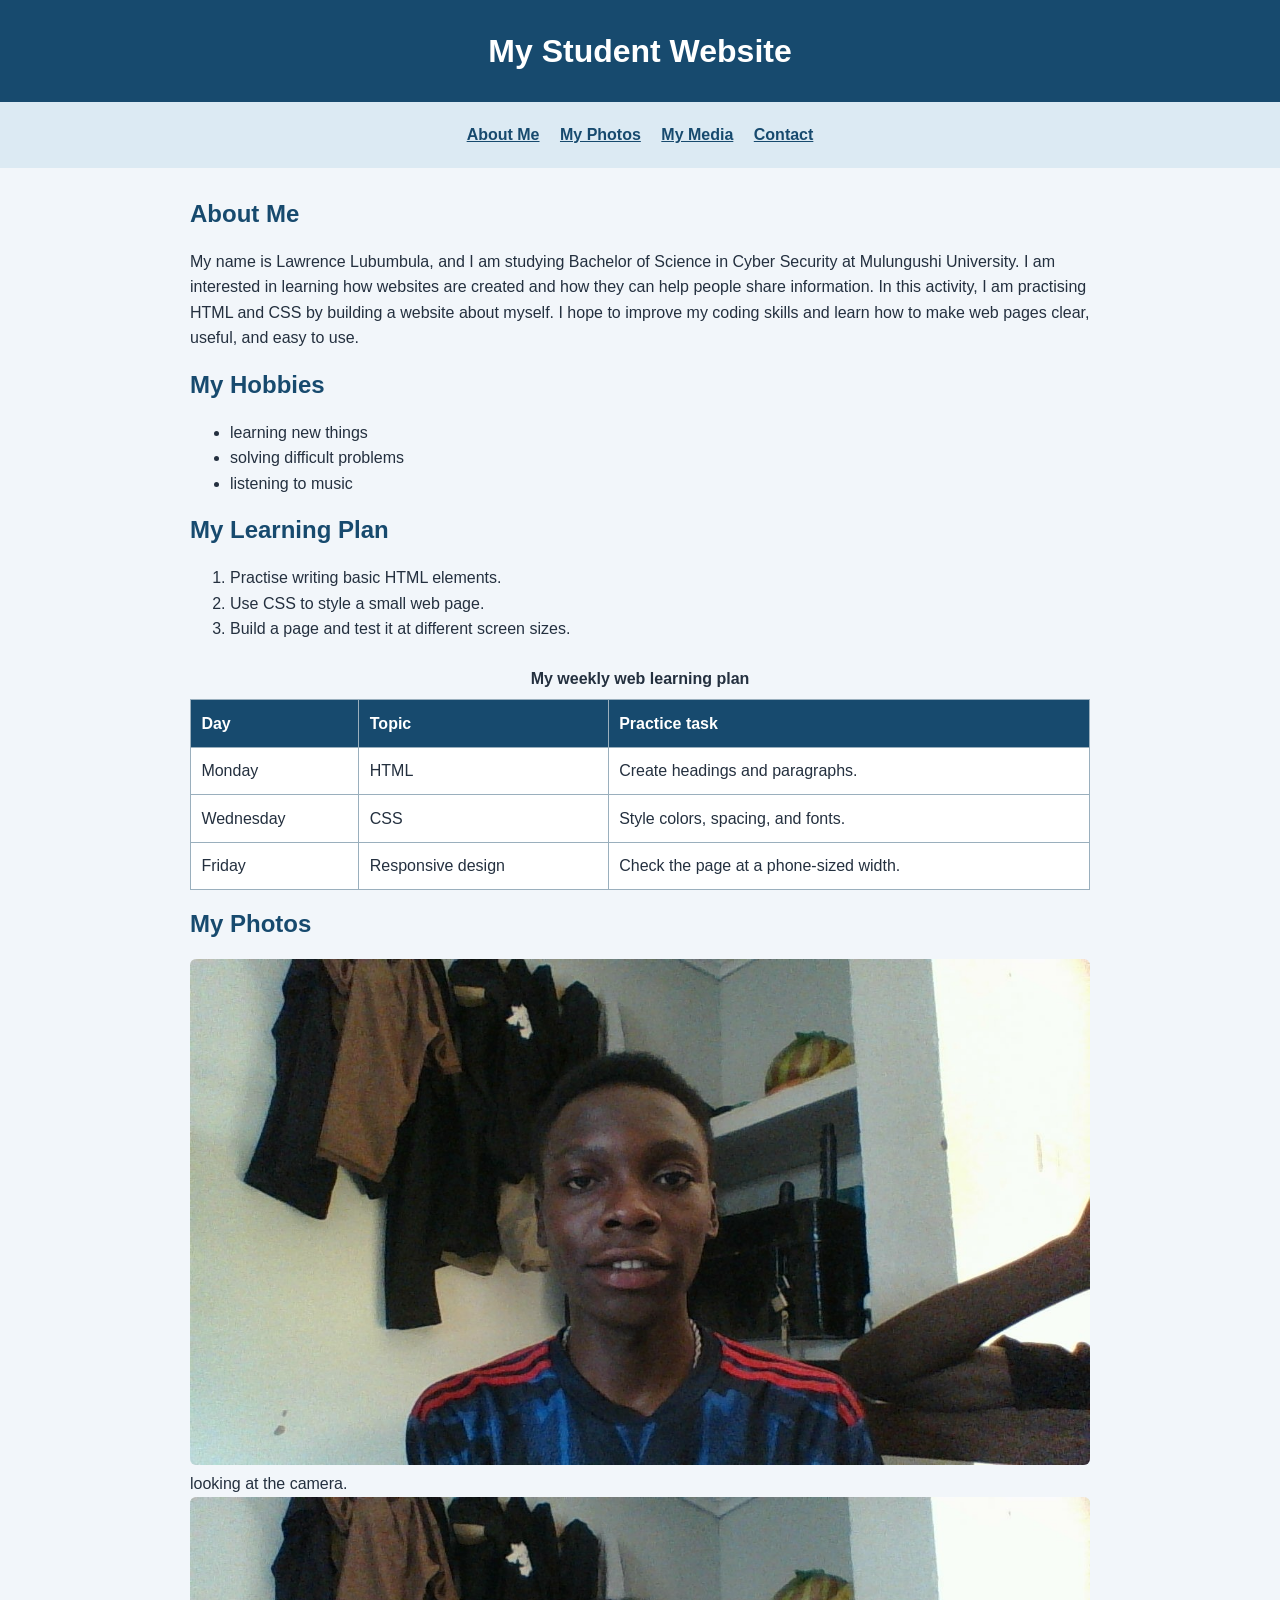
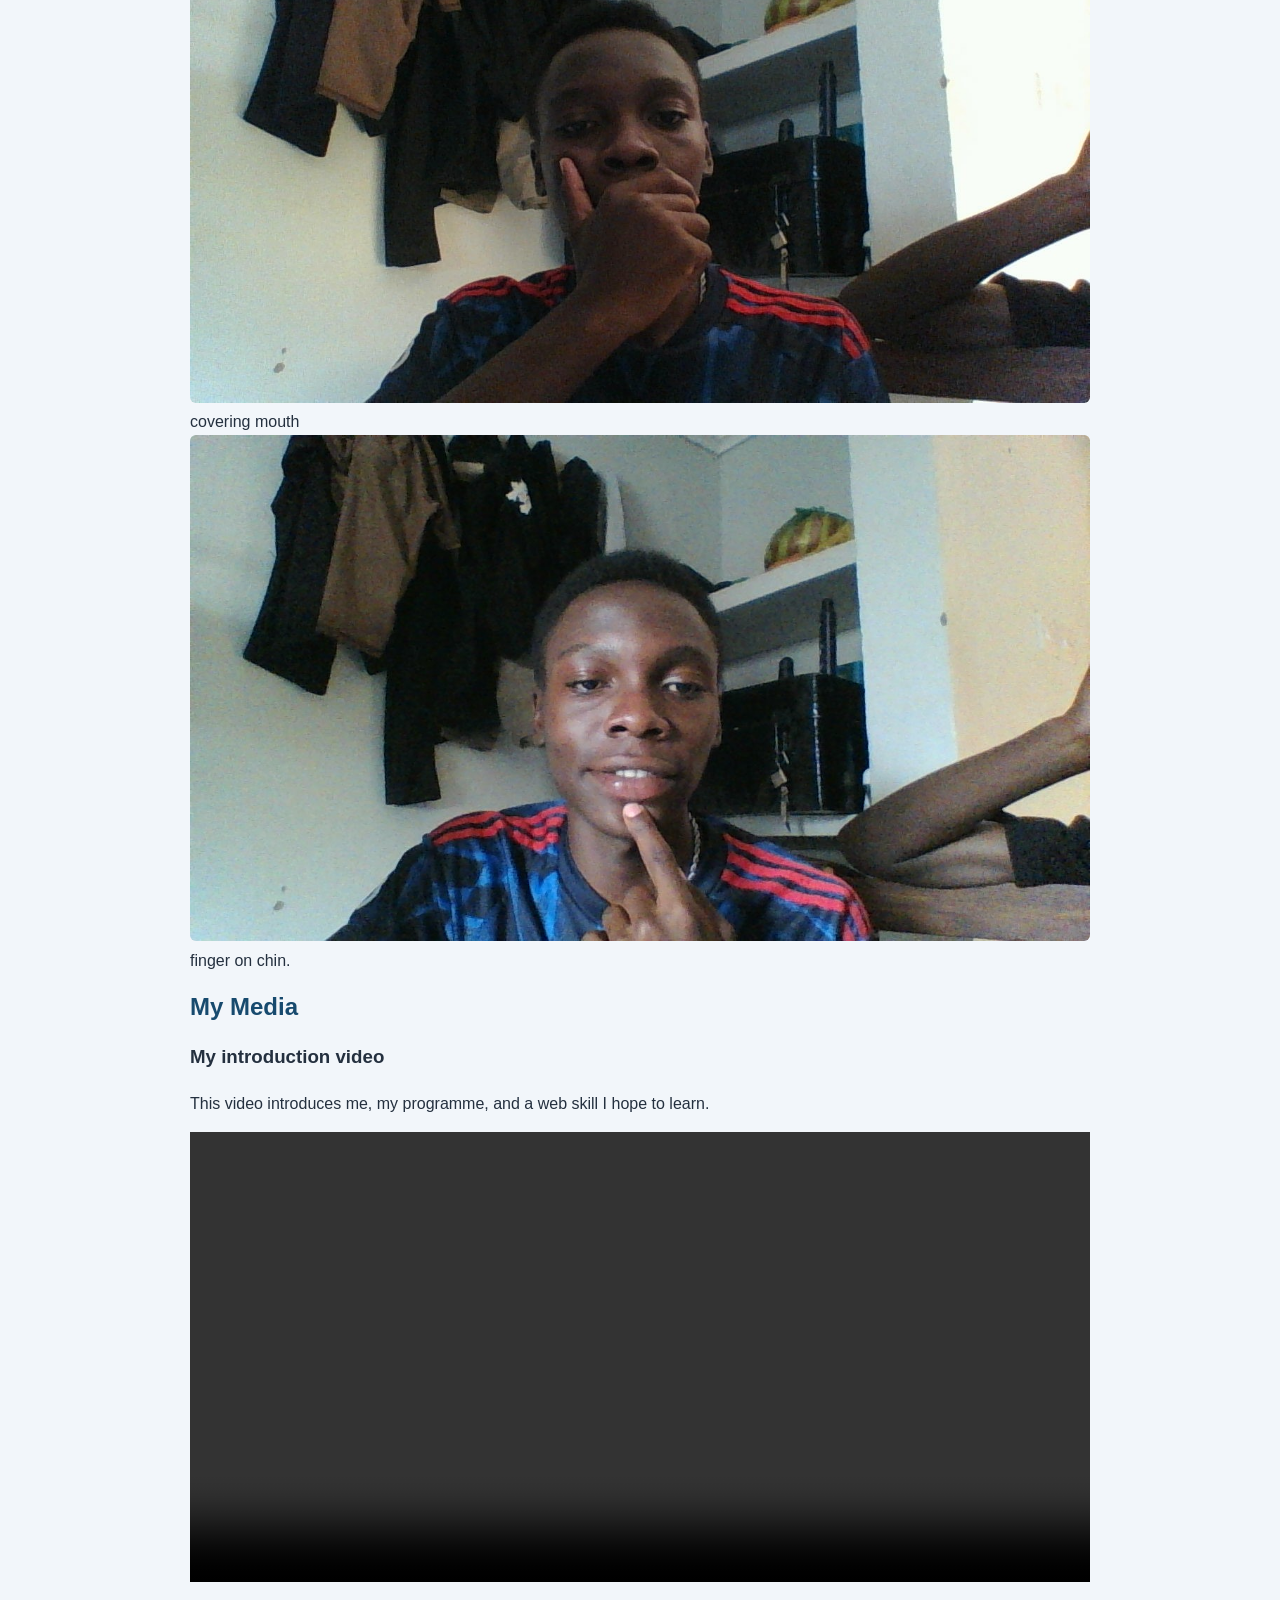
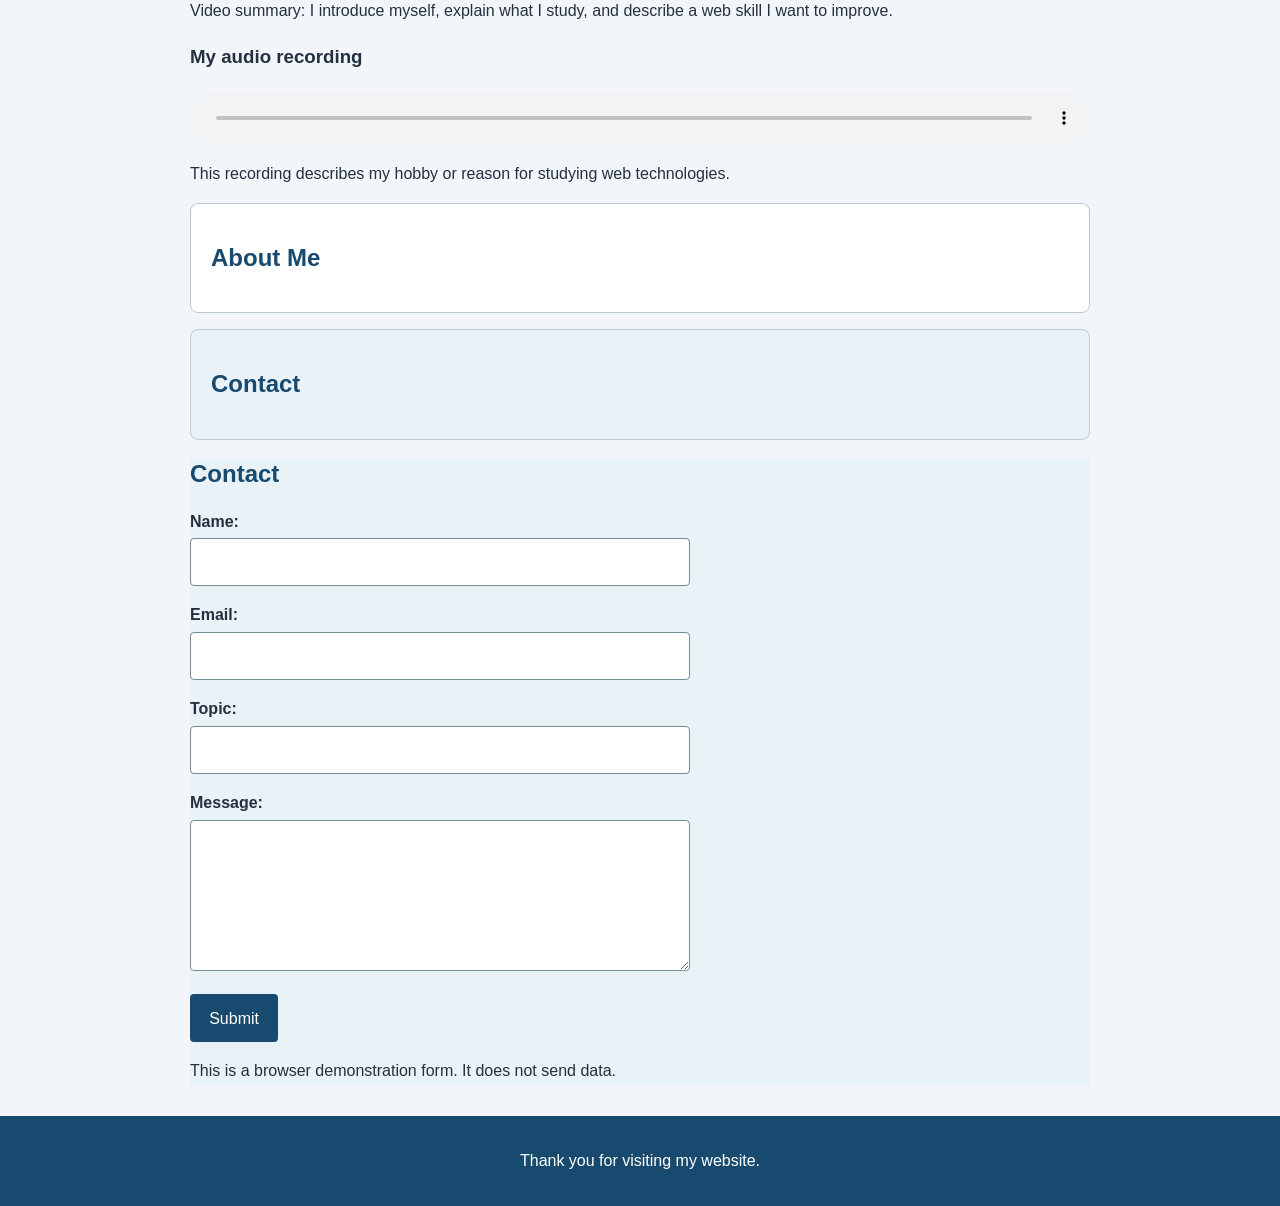
==== index.html @ 5fbb6a5d "Add Activity 2 website" ====
<!DOCTYPE html>
<html lang="en">
<head>
    <link rel="stylesheet" href="css/styles.css">
    <meta charset="UTF-8">
    <meta name="viewport" content="width=device-width, initial-scale=1.0">
    <title>My First Web Page</title>
</head>

<body>
  <header>
    <h1>My Student Website</h1>
  </header>

  <nav>
    <a href="#about">About Me</a>
    <a href="#photos">My Photos</a>
    <a href="#media">My Media</a>
    <a href="#contact">Contact</a>
  </nav>

  <main>
    <section id="about">
      <h2>About Me</h2>
        <p>
  My name is Lawrence Lubumbula, and I am studying Bachelor of Science in Cyber Security at Mulungushi
  University. I am interested in learning how websites are created and how
  they can help people share information. In this activity, I am practising
  HTML and CSS by building a website about myself. I hope to improve my
  coding skills and learn how to make web pages clear, useful, and easy to use.
</p>
    </section>

    <section id="hobbies">
      <h2>My Hobbies</h2>
      <ul>
  <li>learning new things</li>
  <li>solving difficult problems</li>
  <li>listening to music</li>
</ul>
    </section>

    <section id="learning-plan">
      <h2>My Learning Plan</h2>
       <ol>
  <li>Practise writing basic HTML elements.</li>
  <li>Use CSS to style a small web page.</li>
  <li>Build a page and test it at different screen sizes.</li>
</ol>

<table>
  <caption>My weekly web learning plan</caption>
  <thead>
    <tr>
      <th>Day</th>
      <th>Topic</th>
      <th>Practice task</th>
    </tr>
  </thead>
  <tbody>
    <tr>
      <td>Monday</td>
      <td>HTML</td>
      <td>Create headings and paragraphs.</td>
    </tr>
    <tr>
      <td>Wednesday</td>
      <td>CSS</td>
      <td>Style colors, spacing, and fonts.</td>
    </tr>
    <tr>
      <td>Friday</td>
      <td>Responsive design</td>
      <td>Check the page at a phone-sized width.</td>
    </tr>
  </tbody>
</table>
    </section>

    <section id="photos">
      <h2>My Photos</h2>
      <figure>
  <img src="images/photo1.jpg.jpg" alt="Describe what is shown in the first photo">
  <figcaption>looking at the camera.</figcaption>
</figure>

<figure>
  <img src="images/photo2.jpg.jpg" alt="Describe what is shown in the second photo">
  <figcaption>covering mouth</figcaption>
</figure>

<figure>
  <img src="images/photo3.jpg.jpg" alt="Describe what is shown in the third photo">
  <figcaption>finger on chin.</figcaption>
</figure>
    </section>

    <section id="media">
      <h2>My Media</h2>
      <h3>My introduction video</h3>
<p>This video introduces me, my programme, and a web skill I hope to learn.</p>
<video controls>
  <source src="videos/intro.mp4.mp4" type="video/mp4">
  Your browser does not support video playback.
</video>
<p>
  Video summary: I introduce myself, explain what I study, and describe a web
  skill I want to improve.
</p>

<h3>My audio recording</h3>
<audio controls>
  <source src="videos/audio.m4a" type="audio/mpeg">
  Your browser does not support audio playback.
</audio>
<p>This recording describes my hobby or reason for studying web technologies.</p>
<section id="about" class="content-section">
  <h2>About Me</h2>
  <!-- About Me content -->
</section>

<section id="contact" class="content-section">
  <h2>Contact</h2>
  <!-- Contact form -->
</section>
    </section>

    <section id="contact">
      <h2>Contact</h2>
      <form action="#" method="get">
  <p>
    <label for="name">Name:</label>
    <input type="text" id="name" name="name" required>
  </p>

  <p>
    <label for="email">Email:</label>
    <input type="email" id="email" name="email" required>
  </p>

  <p>
    <label for="topic">Topic:</label>
    <input type="text" id="topic" name="topic">
  </p>

  <p>
    <label for="message">Message:</label>
    <textarea id="message" name="message" rows="5" required></textarea>
  </p>

  <button type="submit">Submit</button>
</form>

<p>This is a browser demonstration form. It does not send data.</p>
    </section>
  </main>

  <footer>
    <p>Thank you for visiting my website.</p>
  </footer>
</body>
</html>
---- css/styles.css ----
/* Basic page style */
body {
  margin: 0;
  font-family: Arial, sans-serif;
  font-size: 16px;
  line-height: 1.6;
  color: #24303f;
  background-color: #f2f6fa;
}

/* Header and page title */
header {
  padding: 2rem 1rem;
  text-align: center;
  color: white;
  background-color: #174a6e;
}

h1,
h2 {
  line-height: 1.2;
}

h1 {
  margin: 0;
}

/* Navigation */
nav {
  padding: 1rem;
  text-align: center;
  background-color: #dceaf3;
}

nav a {
  display: inline-block;
  margin: 0.25rem 0.5rem;
  color: #174a6e;
  font-weight: bold;
}

/* Link hover and keyboard focus */
a:hover,
a:focus {
  color: #a33b20;
  text-decoration: underline;
}

/* Main content */
main {
  width: min(900px, 92%);
  margin: 2rem auto;
}

/* Repeated section style: class selector */
.content-section {
  margin: 1rem 0;
  padding: 1.25rem;
  border: 1px solid #b8cbd8;
  border-radius: 8px;
  background-color: white;
}

/* Unique style: ID selector */
#contact {
  background-color: #e8f2f7;
}

/* Section headings */
h2 {
  color: #174a6e;
}

/* Photo gallery */
.gallery {
  display: grid;
  grid-template-columns: repeat(auto-fit, minmax(180px, 1fr));
  gap: 1rem;
}

figure {
  margin: 0;
}

img,
video {
  max-width: 100%;
  height: auto;
}

img {
  display: block;
  border-radius: 6px;
}

figcaption {
  margin-top: 0.4rem;
}

/* Media players */
audio,
video {
  display: block;
  width: 100%;
  margin: 0.75rem 0;
}

/* Learning-plan table */
table {
  width: 100%;
  border-collapse: collapse;
  background-color: white;
}

caption {
  padding: 0.5rem;
  font-weight: bold;
}

th,
td {
  padding: 0.65rem;
  border: 1px solid #9aafbd;
  text-align: left;
}

th {
  color: white;
  background-color: #174a6e;
}

/* Contact form */
label {
  display: block;
  margin-bottom: 0.25rem;
  font-weight: bold;
}

input,
textarea {
  box-sizing: border-box;
  width: 100%;
  max-width: 500px;
  padding: 0.65rem;
  border: 1px solid #788c99;
  border-radius: 4px;
  font: inherit;
}

button {
  padding: 0.7rem 1.2rem;
  border: 0;
  border-radius: 4px;
  color: white;
  background-color: #174a6e;
  font: inherit;
  cursor: pointer;
}

button:hover,
button:focus {
  background-color: #a33b20;
}

/* Footer */
footer {
  padding: 1rem;
  text-align: center;
  color: white;
  background-color: #174a6e;
}

/* Small screens */
@media (max-width: 600px) {
  main {
    width: 94%;
    margin: 1rem auto;
  }

  .content-section {
    padding: 1rem;
  }

  nav a {
    margin: 0.35rem;
  }

  table {
    font-size: 0.9rem;
  }
}
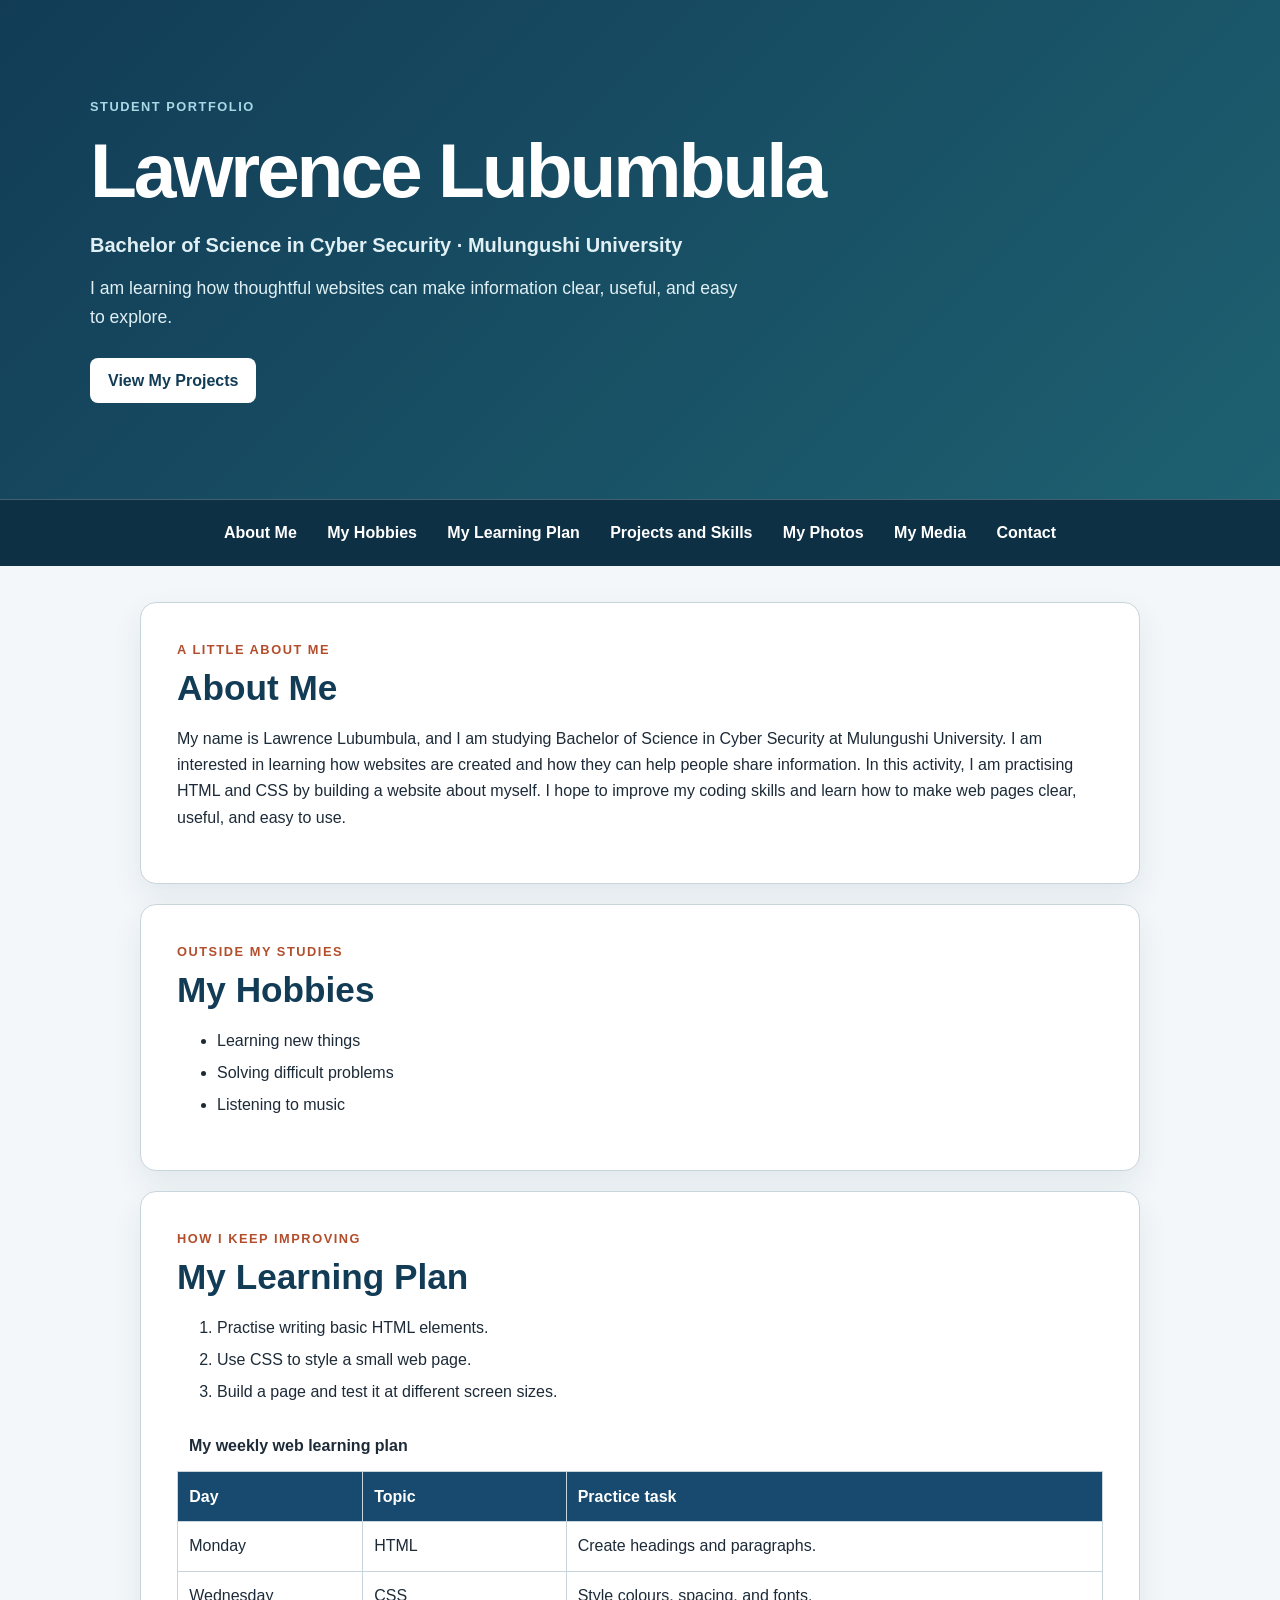
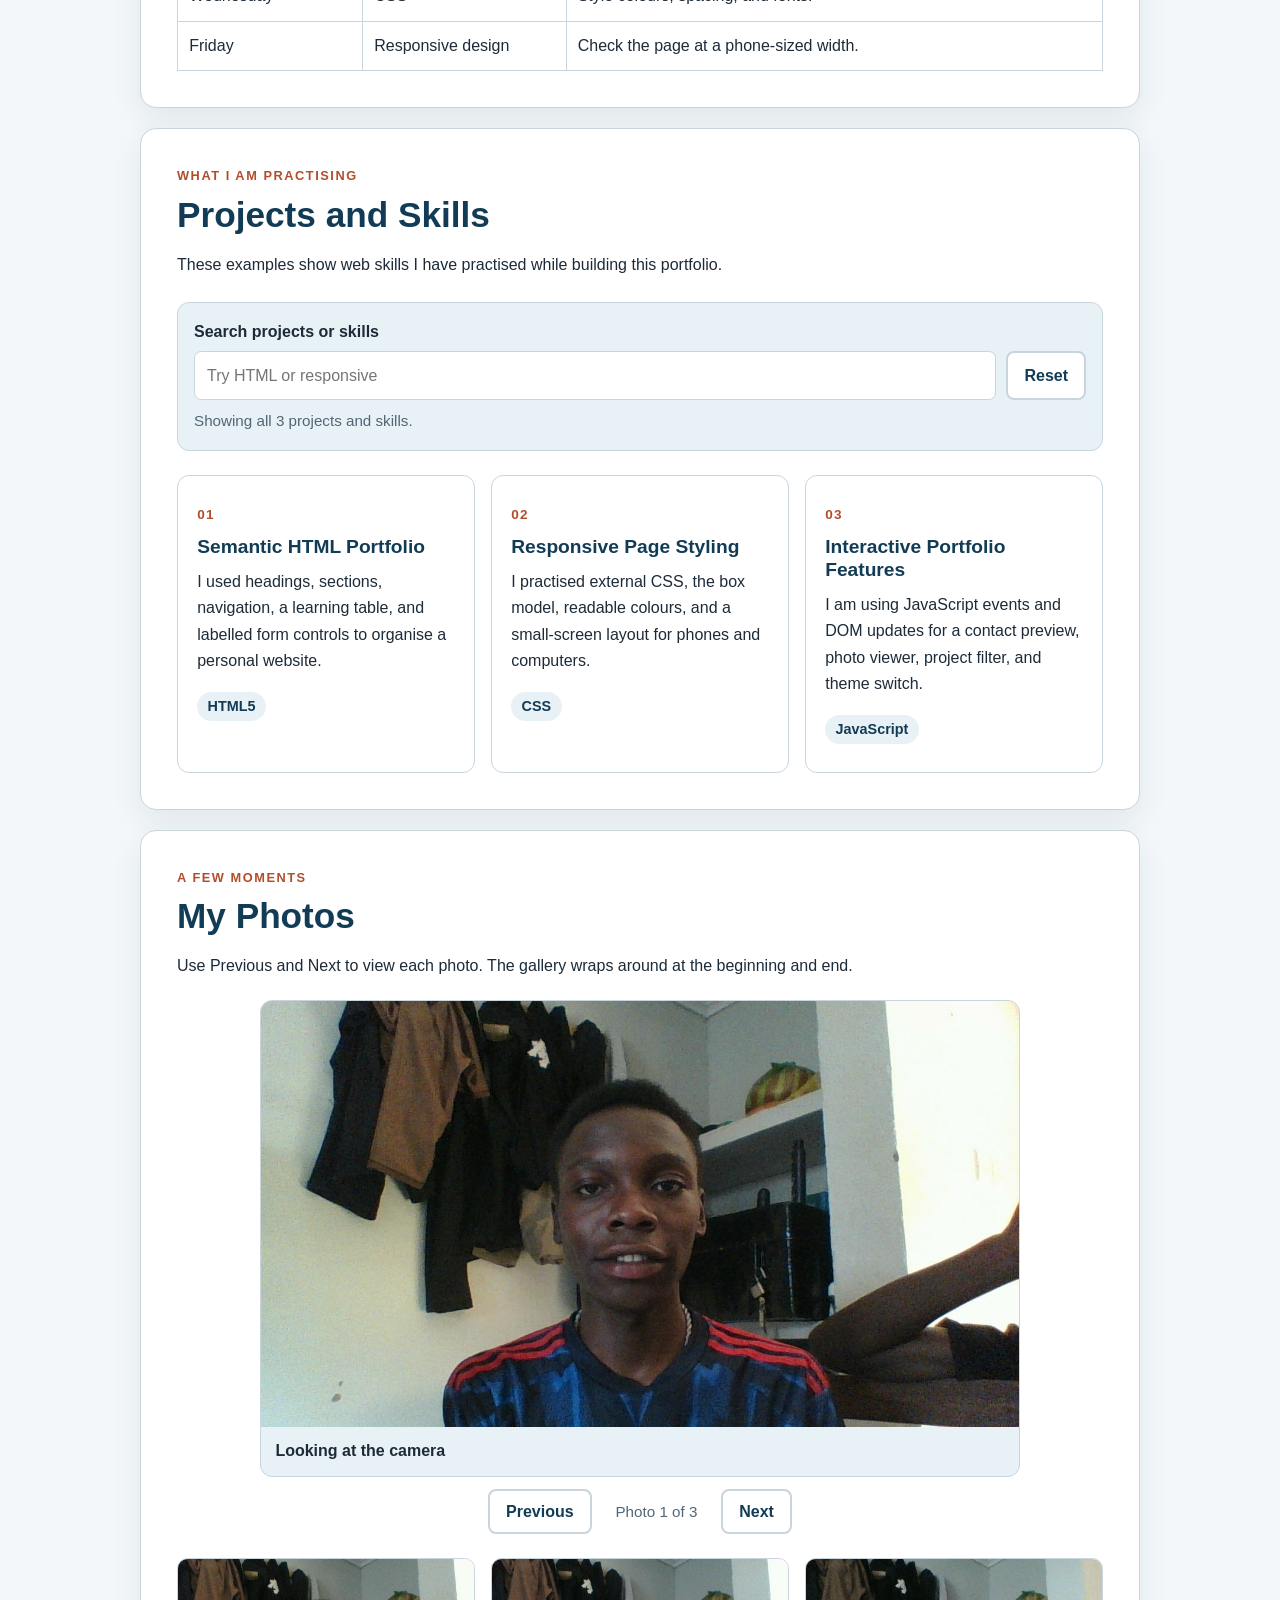
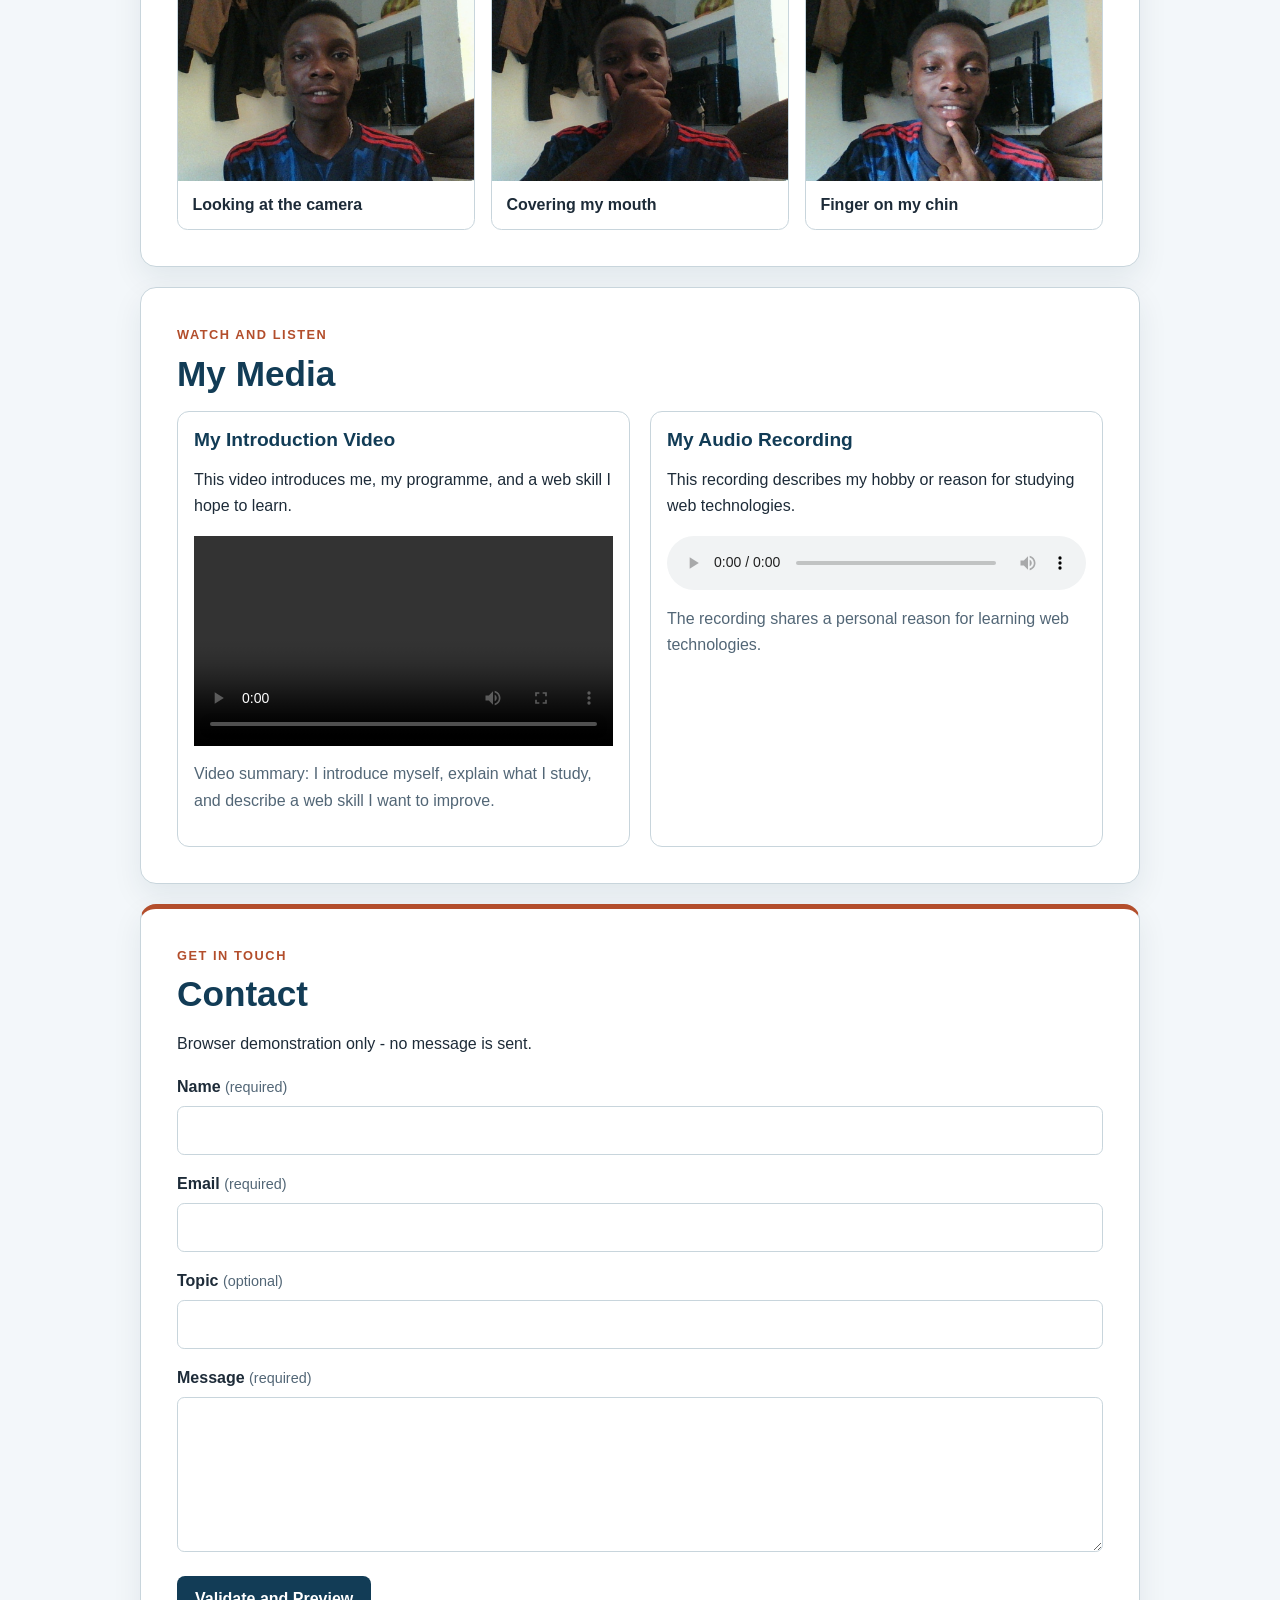
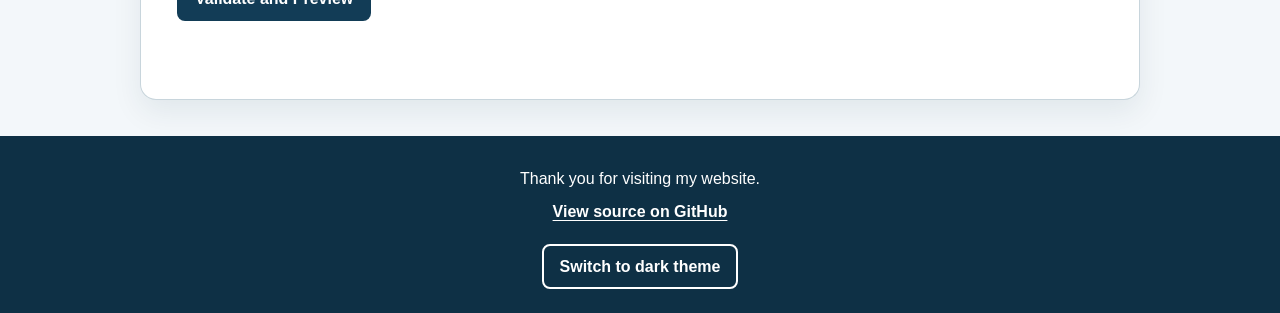
==== commit f300a8c7: "Complete ICT251 Activity 3 portfolio" ====
--- a/index.html
+++ b/index.html
@@ -1,162 +1,233 @@
 <!DOCTYPE html>
 <html lang="en">
 <head>
-    <link rel="stylesheet" href="css/styles.css">
-    <meta charset="UTF-8">
-    <meta name="viewport" content="width=device-width, initial-scale=1.0">
-    <title>My First Web Page</title>
+  <meta charset="UTF-8">
+  <meta name="viewport" content="width=device-width, initial-scale=1.0">
+  <meta name="description" content="Lawrence Lubumbula's student portfolio for Cyber Security and Web Technologies.">
+  <title>Lawrence Lubumbula | Student Portfolio</title>
+  <link rel="stylesheet" href="css/styles.css">
+  <script src="js/script.js" defer></script>
 </head>
-
 <body>
-  <header>
-    <h1>My Student Website</h1>
+  <header class="site-header" id="home">
+    <div class="hero">
+      <p class="eyebrow">Student portfolio</p>
+      <h1>Lawrence Lubumbula</h1>
+      <p class="hero-programme">Bachelor of Science in Cyber Security · Mulungushi University</p>
+      <p class="hero-intro">I am learning how thoughtful websites can make information clear, useful, and easy to explore.</p>
+      <a class="button-link" href="#projects">View My Projects</a>
+    </div>
+
+    <nav class="site-nav" aria-label="Main navigation">
+      <a href="#about">About Me</a>
+      <a href="#hobbies">My Hobbies</a>
+      <a href="#learning-plan">My Learning Plan</a>
+      <a href="#projects">Projects and Skills</a>
+      <a href="#photos">My Photos</a>
+      <a href="#media">My Media</a>
+      <a href="#contact">Contact</a>
+    </nav>
   </header>
 
-  <nav>
-    <a href="#about">About Me</a>
-    <a href="#photos">My Photos</a>
-    <a href="#media">My Media</a>
-    <a href="#contact">Contact</a>
-  </nav>
-
   <main>
-    <section id="about">
+    <section id="about" class="content-section">
+      <p class="section-kicker">A little about me</p>
       <h2>About Me</h2>
-        <p>
-  My name is Lawrence Lubumbula, and I am studying Bachelor of Science in Cyber Security at Mulungushi
-  University. I am interested in learning how websites are created and how
-  they can help people share information. In this activity, I am practising
-  HTML and CSS by building a website about myself. I hope to improve my
-  coding skills and learn how to make web pages clear, useful, and easy to use.
-</p>
-    </section>
-
-    <section id="hobbies">
+      <p>
+        My name is Lawrence Lubumbula, and I am studying Bachelor of Science in Cyber Security at Mulungushi
+        University. I am interested in learning how websites are created and how they can help people share
+        information. In this activity, I am practising HTML and CSS by building a website about myself. I hope
+        to improve my coding skills and learn how to make web pages clear, useful, and easy to use.
+      </p>
+    </section>
+
+    <section id="hobbies" class="content-section">
+      <p class="section-kicker">Outside my studies</p>
       <h2>My Hobbies</h2>
-      <ul>
-  <li>learning new things</li>
-  <li>solving difficult problems</li>
-  <li>listening to music</li>
-</ul>
-    </section>
-
-    <section id="learning-plan">
+      <ul class="hobby-list">
+        <li>Learning new things</li>
+        <li>Solving difficult problems</li>
+        <li>Listening to music</li>
+      </ul>
+    </section>
+
+    <section id="learning-plan" class="content-section">
+      <p class="section-kicker">How I keep improving</p>
       <h2>My Learning Plan</h2>
-       <ol>
-  <li>Practise writing basic HTML elements.</li>
-  <li>Use CSS to style a small web page.</li>
-  <li>Build a page and test it at different screen sizes.</li>
-</ol>
-
-<table>
-  <caption>My weekly web learning plan</caption>
-  <thead>
-    <tr>
-      <th>Day</th>
-      <th>Topic</th>
-      <th>Practice task</th>
-    </tr>
-  </thead>
-  <tbody>
-    <tr>
-      <td>Monday</td>
-      <td>HTML</td>
-      <td>Create headings and paragraphs.</td>
-    </tr>
-    <tr>
-      <td>Wednesday</td>
-      <td>CSS</td>
-      <td>Style colors, spacing, and fonts.</td>
-    </tr>
-    <tr>
-      <td>Friday</td>
-      <td>Responsive design</td>
-      <td>Check the page at a phone-sized width.</td>
-    </tr>
-  </tbody>
-</table>
-    </section>
-
-    <section id="photos">
+      <ol>
+        <li>Practise writing basic HTML elements.</li>
+        <li>Use CSS to style a small web page.</li>
+        <li>Build a page and test it at different screen sizes.</li>
+      </ol>
+
+      <div class="table-wrap">
+        <table>
+          <caption>My weekly web learning plan</caption>
+          <thead>
+            <tr>
+              <th scope="col">Day</th>
+              <th scope="col">Topic</th>
+              <th scope="col">Practice task</th>
+            </tr>
+          </thead>
+          <tbody>
+            <tr>
+              <td>Monday</td>
+              <td>HTML</td>
+              <td>Create headings and paragraphs.</td>
+            </tr>
+            <tr>
+              <td>Wednesday</td>
+              <td>CSS</td>
+              <td>Style colours, spacing, and fonts.</td>
+            </tr>
+            <tr>
+              <td>Friday</td>
+              <td>Responsive design</td>
+              <td>Check the page at a phone-sized width.</td>
+            </tr>
+          </tbody>
+        </table>
+      </div>
+    </section>
+
+    <section id="projects" class="content-section">
+      <p class="section-kicker">What I am practising</p>
+      <h2>Projects and Skills</h2>
+      <p>These examples show web skills I have practised while building this portfolio.</p>
+
+      <div class="filter-controls">
+        <label for="project-search">Search projects or skills</label>
+        <div class="filter-row">
+          <input id="project-search" type="search" placeholder="Try HTML or responsive">
+          <button id="reset-filter" class="button button-secondary" type="button">Reset</button>
+        </div>
+        <p id="filter-status" class="status-message" role="status" aria-live="polite">Showing all 3 projects and skills.</p>
+      </div>
+
+      <div id="project-list" class="project-grid">
+        <article class="project-card" data-search="semantic html portfolio structure">
+          <p class="card-number">01</p>
+          <h3>Semantic HTML Portfolio</h3>
+          <p>I used headings, sections, navigation, a learning table, and labelled form controls to organise a personal website.</p>
+          <p class="skill-tag">HTML5</p>
+        </article>
+        <article class="project-card" data-search="responsive css layout box model">
+          <p class="card-number">02</p>
+          <h3>Responsive Page Styling</h3>
+          <p>I practised external CSS, the box model, readable colours, and a small-screen layout for phones and computers.</p>
+          <p class="skill-tag">CSS</p>
+        </article>
+        <article class="project-card" data-search="javascript form validation gallery filter theme">
+          <p class="card-number">03</p>
+          <h3>Interactive Portfolio Features</h3>
+          <p>I am using JavaScript events and DOM updates for a contact preview, photo viewer, project filter, and theme switch.</p>
+          <p class="skill-tag">JavaScript</p>
+        </article>
+      </div>
+    </section>
+
+    <section id="photos" class="content-section">
+      <p class="section-kicker">A few moments</p>
       <h2>My Photos</h2>
-      <figure>
-  <img src="images/photo1.jpg.jpg" alt="Describe what is shown in the first photo">
-  <figcaption>looking at the camera.</figcaption>
-</figure>
-
-<figure>
-  <img src="images/photo2.jpg.jpg" alt="Describe what is shown in the second photo">
-  <figcaption>covering mouth</figcaption>
-</figure>
-
-<figure>
-  <img src="images/photo3.jpg.jpg" alt="Describe what is shown in the third photo">
-  <figcaption>finger on chin.</figcaption>
-</figure>
-    </section>
-
-    <section id="media">
+      <p>Use Previous and Next to view each photo. The gallery wraps around at the beginning and end.</p>
+
+      <figure class="featured-photo">
+        <img id="gallery-image" src="images/photo1.jpg.jpg" alt="Lawrence looking at the camera in a blue and red shirt">
+        <figcaption id="gallery-caption">Looking at the camera</figcaption>
+      </figure>
+      <div class="gallery-controls" aria-label="Photo controls">
+        <button id="previous-photo" class="button button-secondary" type="button">Previous</button>
+        <p id="gallery-status" class="status-message" role="status" aria-live="polite">Photo 1 of 3</p>
+        <button id="next-photo" class="button button-secondary" type="button">Next</button>
+      </div>
+
+      <div class="photo-grid" aria-label="All three captioned photos">
+        <figure class="photo-card">
+          <img src="images/photo1.jpg.jpg" alt="Lawrence looking at the camera in a blue and red shirt">
+          <figcaption>Looking at the camera</figcaption>
+        </figure>
+        <figure class="photo-card">
+          <img src="images/photo2.jpg.jpg" alt="Lawrence covering his mouth with one hand">
+          <figcaption>Covering my mouth</figcaption>
+        </figure>
+        <figure class="photo-card">
+          <img src="images/photo3.jpg.jpg" alt="Lawrence smiling with one finger resting on his chin">
+          <figcaption>Finger on my chin</figcaption>
+        </figure>
+      </div>
+    </section>
+
+    <section id="media" class="content-section">
+      <p class="section-kicker">Watch and listen</p>
       <h2>My Media</h2>
-      <h3>My introduction video</h3>
-<p>This video introduces me, my programme, and a web skill I hope to learn.</p>
-<video controls>
-  <source src="videos/intro.mp4.mp4" type="video/mp4">
-  Your browser does not support video playback.
-</video>
-<p>
-  Video summary: I introduce myself, explain what I study, and describe a web
-  skill I want to improve.
-</p>
-
-<h3>My audio recording</h3>
-<audio controls>
-  <source src="videos/audio.m4a" type="audio/mpeg">
-  Your browser does not support audio playback.
-</audio>
-<p>This recording describes my hobby or reason for studying web technologies.</p>
-<section id="about" class="content-section">
-  <h2>About Me</h2>
-  <!-- About Me content -->
-</section>
-
-<section id="contact" class="content-section">
-  <h2>Contact</h2>
-  <!-- Contact form -->
-</section>
-    </section>
-
-    <section id="contact">
+      <div class="media-grid">
+        <article>
+          <h3>My Introduction Video</h3>
+          <p>This video introduces me, my programme, and a web skill I hope to learn.</p>
+          <video controls preload="metadata">
+            <source src="videos/intro.mp4.mp4" type="video/mp4">
+            Your browser does not support video playback.
+          </video>
+          <p class="media-summary">Video summary: I introduce myself, explain what I study, and describe a web skill I want to improve.</p>
+        </article>
+        <article>
+          <h3>My Audio Recording</h3>
+          <p>This recording describes my hobby or reason for studying web technologies.</p>
+          <audio controls preload="metadata">
+            <source src="videos/audio.m4a" type="audio/mp4">
+            Your browser does not support audio playback.
+          </audio>
+          <p class="media-summary">The recording shares a personal reason for learning web technologies.</p>
+        </article>
+      </div>
+    </section>
+
+    <section id="contact" class="content-section">
+      <p class="section-kicker">Get in touch</p>
       <h2>Contact</h2>
-      <form action="#" method="get">
-  <p>
-    <label for="name">Name:</label>
-    <input type="text" id="name" name="name" required>
-  </p>
-
-  <p>
-    <label for="email">Email:</label>
-    <input type="email" id="email" name="email" required>
-  </p>
-
-  <p>
-    <label for="topic">Topic:</label>
-    <input type="text" id="topic" name="topic">
-  </p>
-
-  <p>
-    <label for="message">Message:</label>
-    <textarea id="message" name="message" rows="5" required></textarea>
-  </p>
-
-  <button type="submit">Submit</button>
-</form>
-
-<p>This is a browser demonstration form. It does not send data.</p>
+      <p id="form-note">Browser demonstration only - no message is sent.</p>
+      <form id="contact-form" novalidate>
+        <div class="form-field">
+          <label for="name">Name <span>(required)</span></label>
+          <input type="text" id="name" name="name" autocomplete="name" required>
+        </div>
+        <div class="form-field">
+          <label for="email">Email <span>(required)</span></label>
+          <input type="email" id="email" name="email" autocomplete="email" required>
+        </div>
+        <div class="form-field">
+          <label for="topic">Topic <span>(optional)</span></label>
+          <input type="text" id="topic" name="topic">
+        </div>
+        <div class="form-field">
+          <label for="message">Message <span>(required)</span></label>
+          <textarea id="message" name="message" rows="5" required></textarea>
+        </div>
+        <button class="button" type="submit">Validate and Preview</button>
+      </form>
+      <p id="form-feedback" class="form-feedback" role="status" aria-live="polite"></p>
+      <div id="form-preview" class="form-preview" hidden>
+        <h3>Validated message preview</h3>
+        <p>Your information was validated in this browser. No message was sent.</p>
+        <dl>
+          <dt>Name</dt>
+          <dd id="preview-name"></dd>
+          <dt>Email</dt>
+          <dd id="preview-email"></dd>
+          <dt>Topic</dt>
+          <dd id="preview-topic"></dd>
+          <dt>Message</dt>
+          <dd id="preview-message"></dd>
+        </dl>
+      </div>
     </section>
   </main>
 
-  <footer>
+  <footer class="site-footer">
     <p>Thank you for visiting my website.</p>
+    <p><a href="https://github.com/lubumbulalawrence0723-cpu/myweb">View source on GitHub</a></p>
+    <button id="theme-toggle" class="button button-light" type="button" aria-pressed="false">Switch to dark theme</button>
   </footer>
 </body>
-</html>+</html>
--- a/css/styles.css
+++ b/css/styles.css
@@ -1,191 +1,592 @@
-/* Basic page style */
+:root {
+  color-scheme: light;
+  --page: #f3f7fa;
+  --surface: #ffffff;
+  --surface-soft: #e8f1f5;
+  --text: #1d2b38;
+  --muted: #526676;
+  --brand: #123c56;
+  --brand-hover: #1c5873;
+  --accent: #b34e2c;
+  --border: #c8d5dc;
+  --focus: #f2a33a;
+  --shadow: 0 12px 30px rgb(16 47 67 / 8%);
+}
+
+* {
+  box-sizing: border-box;
+}
+
+html {
+  scroll-behavior: smooth;
+}
+
 body {
   margin: 0;
-  font-family: Arial, sans-serif;
-  font-size: 16px;
-  line-height: 1.6;
-  color: #24303f;
-  background-color: #f2f6fa;
-}
-
-/* Header and page title */
-header {
-  padding: 2rem 1rem;
+  color: var(--text);
+  background: var(--page);
+  font-family: Arial, Helvetica, sans-serif;
+  font-size: 1rem;
+  line-height: 1.65;
+}
+
+body.dark-theme {
+  color-scheme: dark;
+  --page: #111b24;
+  --surface: #1c2a35;
+  --surface-soft: #263946;
+  --text: #edf4f7;
+  --muted: #c2d0d8;
+  --brand: #86c7e1;
+  --brand-hover: #b0e2f3;
+  --accent: #ffb28f;
+  --border: #48606e;
+  --focus: #ffd166;
+  --shadow: 0 12px 30px rgb(0 0 0 / 22%);
+}
+
+a {
+  color: var(--brand);
+  text-underline-offset: 0.18em;
+}
+
+a:hover {
+  color: var(--accent);
+}
+
+a:focus-visible,
+button:focus-visible,
+input:focus-visible,
+textarea:focus-visible {
+  outline: 3px solid var(--focus);
+  outline-offset: 3px;
+}
+
+.site-header {
+  color: #ffffff;
+  background: linear-gradient(135deg, #123c56, #1e6272);
+}
+
+.hero {
+  width: min(1100px, 92%);
+  margin: 0 auto;
+  padding: clamp(3rem, 8vw, 6rem) 0;
+}
+
+.eyebrow,
+.section-kicker {
+  margin: 0 0 0.45rem;
+  color: #a9d9e5;
+  font-size: 0.8rem;
+  font-weight: 700;
+  letter-spacing: 0.12em;
+  text-transform: uppercase;
+}
+
+h1,
+h2,
+h3 {
+  line-height: 1.2;
+}
+
+h1 {
+  max-width: 850px;
+  margin: 0;
+  font-size: clamp(2.5rem, 7vw, 4.8rem);
+  letter-spacing: -0.04em;
+}
+
+.hero-programme {
+  margin: 0.8rem 0 0;
+  color: #e0f0f4;
+  font-size: clamp(1rem, 2.5vw, 1.25rem);
+  font-weight: 700;
+}
+
+.hero-intro {
+  max-width: 650px;
+  margin: 0.75rem 0 1.6rem;
+  color: #e0f0f4;
+  font-size: 1.1rem;
+}
+
+.button,
+.button-link {
+  display: inline-flex;
+  min-height: 2.8rem;
+  align-items: center;
+  justify-content: center;
+  padding: 0.65rem 1rem;
+  border: 2px solid transparent;
+  border-radius: 0.5rem;
+  color: #ffffff;
+  background: var(--brand);
+  font: inherit;
+  font-weight: 700;
+  line-height: 1.2;
   text-align: center;
-  color: white;
-  background-color: #174a6e;
-}
-
-h1,
+  text-decoration: none;
+  cursor: pointer;
+}
+
+.button:hover,
+.button:focus-visible {
+  color: #ffffff;
+  background: var(--brand-hover);
+}
+
+.button-link {
+  color: #123c56;
+  background: #ffffff;
+}
+
+.button-link:hover,
+.button-link:focus-visible {
+  color: #123c56;
+  background: #dff2f5;
+}
+
+.button-secondary {
+  color: var(--brand);
+  border-color: var(--border);
+  background: var(--surface);
+}
+
+.button-secondary:hover,
+.button-secondary:focus-visible {
+  color: var(--text);
+  background: var(--surface-soft);
+}
+
+.site-nav {
+  display: flex;
+  flex-wrap: wrap;
+  justify-content: center;
+  gap: 0.2rem 0.6rem;
+  padding: 0.75rem 4%;
+  border-top: 1px solid rgb(255 255 255 / 22%);
+  background: #0e3045;
+}
+
+.site-nav a {
+  display: inline-block;
+  padding: 0.5rem 0.65rem;
+  border-radius: 0.35rem;
+  color: #ffffff;
+  font-weight: 700;
+  text-decoration: none;
+}
+
+.site-nav a:hover,
+.site-nav a:focus-visible {
+  color: #ffffff;
+  background: #24536a;
+}
+
+main {
+  width: min(1000px, 92%);
+  margin: 2.25rem auto;
+}
+
+.content-section {
+  margin: 1.25rem 0;
+  padding: clamp(1.25rem, 4vw, 2.25rem);
+  border: 1px solid var(--border);
+  border-radius: 1rem;
+  background: var(--surface);
+  box-shadow: var(--shadow);
+  scroll-margin-top: 1rem;
+}
+
+.section-kicker {
+  color: var(--accent);
+}
+
 h2 {
-  line-height: 1.2;
-}
-
-h1 {
-  margin: 0;
-}
-
-/* Navigation */
-nav {
-  padding: 1rem;
-  text-align: center;
-  background-color: #dceaf3;
-}
-
-nav a {
-  display: inline-block;
-  margin: 0.25rem 0.5rem;
-  color: #174a6e;
-  font-weight: bold;
-}
-
-/* Link hover and keyboard focus */
-a:hover,
-a:focus {
-  color: #a33b20;
-  text-decoration: underline;
-}
-
-/* Main content */
-main {
-  width: min(900px, 92%);
-  margin: 2rem auto;
-}
-
-/* Repeated section style: class selector */
-.content-section {
-  margin: 1rem 0;
-  padding: 1.25rem;
-  border: 1px solid #b8cbd8;
-  border-radius: 8px;
-  background-color: white;
-}
-
-/* Unique style: ID selector */
-#contact {
-  background-color: #e8f2f7;
-}
-
-/* Section headings */
-h2 {
-  color: #174a6e;
-}
-
-/* Photo gallery */
-.gallery {
-  display: grid;
-  grid-template-columns: repeat(auto-fit, minmax(180px, 1fr));
-  gap: 1rem;
-}
-
-figure {
-  margin: 0;
-}
-
-img,
-video {
-  max-width: 100%;
-  height: auto;
-}
-
-img {
-  display: block;
-  border-radius: 6px;
-}
-
-figcaption {
-  margin-top: 0.4rem;
-}
-
-/* Media players */
-audio,
-video {
-  display: block;
+  margin: 0 0 1rem;
+  color: var(--brand);
+  font-size: clamp(1.65rem, 4vw, 2.2rem);
+}
+
+h3 {
+  margin: 0 0 0.7rem;
+  color: var(--brand);
+  font-size: 1.2rem;
+}
+
+.hobby-list li,
+#learning-plan ol li {
+  margin: 0.35rem 0;
+}
+
+.table-wrap {
   width: 100%;
-  margin: 0.75rem 0;
-}
-
-/* Learning-plan table */
+}
+
 table {
   width: 100%;
   border-collapse: collapse;
-  background-color: white;
+  background: var(--surface);
+  table-layout: fixed;
 }
 
 caption {
-  padding: 0.5rem;
-  font-weight: bold;
+  padding: 0.75rem;
+  color: var(--text);
+  font-weight: 700;
+  text-align: left;
 }
 
 th,
 td {
-  padding: 0.65rem;
-  border: 1px solid #9aafbd;
+  padding: 0.7rem;
+  border: 1px solid var(--border);
+  overflow-wrap: anywhere;
   text-align: left;
+  vertical-align: top;
 }
 
 th {
-  color: white;
-  background-color: #174a6e;
-}
-
-/* Contact form */
-label {
+  color: #ffffff;
+  background: #174a6e;
+}
+
+th:first-child,
+td:first-child {
+  width: 20%;
+}
+
+th:nth-child(2),
+td:nth-child(2) {
+  width: 22%;
+}
+
+.filter-controls {
+  margin: 1.5rem 0;
+  padding: 1rem;
+  border: 1px solid var(--border);
+  border-radius: 0.75rem;
+  background: var(--surface-soft);
+}
+
+.filter-controls label,
+.form-field label {
   display: block;
-  margin-bottom: 0.25rem;
-  font-weight: bold;
+  margin-bottom: 0.35rem;
+  font-weight: 700;
+}
+
+.filter-row {
+  display: flex;
+  flex-wrap: wrap;
+  gap: 0.65rem;
 }
 
 input,
 textarea {
-  box-sizing: border-box;
   width: 100%;
-  max-width: 500px;
-  padding: 0.65rem;
-  border: 1px solid #788c99;
-  border-radius: 4px;
+  min-height: 2.8rem;
+  padding: 0.65rem 0.75rem;
+  border: 1px solid var(--border);
+  border-radius: 0.45rem;
+  color: var(--text);
+  background: var(--surface);
   font: inherit;
 }
 
-button {
-  padding: 0.7rem 1.2rem;
-  border: 0;
-  border-radius: 4px;
-  color: white;
-  background-color: #174a6e;
-  font: inherit;
-  cursor: pointer;
-}
-
-button:hover,
-button:focus {
-  background-color: #a33b20;
-}
-
-/* Footer */
-footer {
+.filter-row input {
+  flex: 1 1 15rem;
+  width: auto;
+}
+
+.filter-controls label span,
+.form-field label span {
+  color: var(--muted);
+  font-size: 0.9em;
+  font-weight: 400;
+}
+
+.status-message {
+  margin: 0.5rem 0 0;
+  color: var(--muted);
+  font-size: 0.95rem;
+}
+
+.project-grid {
+  display: grid;
+  grid-template-columns: repeat(3, minmax(0, 1fr));
+  gap: 1rem;
+}
+
+.project-card {
+  min-width: 0;
+  padding: 1.2rem;
+  border: 1px solid var(--border);
+  border-radius: 0.75rem;
+  background: var(--surface);
+}
+
+.project-card p {
+  margin: 0.55rem 0;
+}
+
+.card-number {
+  color: var(--accent);
+  font-size: 0.85rem;
+  font-weight: 700;
+  letter-spacing: 0.1em;
+}
+
+.skill-tag {
+  display: inline-block;
+  padding: 0.15rem 0.65rem;
+  border-radius: 999px;
+  color: var(--brand);
+  background: var(--surface-soft);
+  font-size: 0.9rem;
+  font-weight: 700;
+}
+
+.featured-photo {
+  max-width: 760px;
+  margin: 1.25rem auto 0;
+  overflow: hidden;
+  border: 1px solid var(--border);
+  border-radius: 0.75rem;
+  background: var(--surface-soft);
+}
+
+.featured-photo img {
+  display: block;
+  width: 100%;
+  max-height: 480px;
+  aspect-ratio: 16 / 9;
+  object-fit: contain;
+}
+
+figure img {
+  max-width: 100%;
+  height: auto;
+}
+
+figcaption {
+  padding: 0.7rem 0.9rem;
+  color: var(--text);
+  font-weight: 700;
+}
+
+.gallery-controls {
+  display: flex;
+  flex-wrap: wrap;
+  align-items: center;
+  justify-content: center;
+  gap: 0.8rem;
+  margin: 0.75rem 0 1.5rem;
+}
+
+.gallery-controls .status-message {
+  min-width: 6.5rem;
+  margin: 0;
+  text-align: center;
+}
+
+.photo-grid {
+  display: grid;
+  grid-template-columns: repeat(3, minmax(0, 1fr));
+  gap: 1rem;
+}
+
+.photo-card {
+  min-width: 0;
+  margin: 0;
+  overflow: hidden;
+  border: 1px solid var(--border);
+  border-radius: 0.65rem;
+  background: var(--surface);
+}
+
+.photo-card img {
+  display: block;
+  width: 100%;
+  aspect-ratio: 4 / 3;
+  object-fit: cover;
+}
+
+.media-grid {
+  display: grid;
+  grid-template-columns: repeat(2, minmax(0, 1fr));
+  gap: 1.25rem;
+}
+
+.media-grid article {
+  min-width: 0;
   padding: 1rem;
+  border: 1px solid var(--border);
+  border-radius: 0.75rem;
+  background: var(--surface);
+}
+
+video,
+audio {
+  display: block;
+  width: 100%;
+  max-width: 100%;
+  margin: 0.75rem 0;
+}
+
+.media-summary {
+  color: var(--muted);
+}
+
+#contact {
+  border-top: 5px solid var(--accent);
+}
+
+.form-field {
+  margin: 1rem 0;
+}
+
+textarea {
+  min-height: 8rem;
+  resize: vertical;
+}
+
+.form-feedback {
+  min-height: 1.6em;
+  margin: 1rem 0 0;
+  font-weight: 700;
+}
+
+.form-feedback.error {
+  color: #a52222;
+}
+
+body.dark-theme .form-feedback.error {
+  color: #ffb1a6;
+}
+
+.form-feedback.success {
+  color: #17613b;
+}
+
+body.dark-theme .form-feedback.success {
+  color: #9be2b9;
+}
+
+.form-preview {
+  margin-top: 1rem;
+  padding: 1rem;
+  border: 1px solid var(--border);
+  border-radius: 0.75rem;
+  background: var(--surface-soft);
+}
+
+.form-preview dl {
+  display: grid;
+  grid-template-columns: minmax(5rem, 0.3fr) minmax(0, 1fr);
+  gap: 0.4rem 0.8rem;
+  margin-bottom: 0;
+}
+
+.form-preview dt {
+  font-weight: 700;
+}
+
+.form-preview dd {
+  min-width: 0;
+  margin: 0;
+  overflow-wrap: anywhere;
+  white-space: pre-wrap;
+}
+
+[hidden] {
+  display: none !important;
+}
+
+.site-footer {
+  padding: 1.5rem 4%;
+  color: #ffffff;
+  background: #0e3045;
   text-align: center;
-  color: white;
-  background-color: #174a6e;
-}
-
-/* Small screens */
-@media (max-width: 600px) {
+}
+
+.site-footer p {
+  margin: 0.4rem 0;
+}
+
+.site-footer a {
+  color: #ffffff;
+  font-weight: 700;
+}
+
+.site-footer a:hover,
+.site-footer a:focus-visible {
+  color: #f2c98c;
+}
+
+.button-light {
+  margin-top: 0.75rem;
+  border-color: #ffffff;
+  color: #ffffff;
+  background: transparent;
+}
+
+.button-light:hover,
+.button-light:focus-visible {
+  color: #0e3045;
+  background: #ffffff;
+}
+
+@media (max-width: 700px) {
   main {
     width: 94%;
     margin: 1rem auto;
   }
 
+  .site-nav {
+    gap: 0.1rem 0.25rem;
+    padding: 0.5rem 3%;
+  }
+
+  .site-nav a {
+    padding: 0.45rem;
+    font-size: 0.92rem;
+  }
+
+  .project-grid,
+  .photo-grid,
+  .media-grid {
+    grid-template-columns: 1fr;
+  }
+
+  .photo-card {
+    display: grid;
+    grid-template-columns: minmax(100px, 0.8fr) minmax(0, 1fr);
+    align-items: center;
+  }
+
+  .photo-card img {
+    height: 100%;
+    max-height: 160px;
+  }
+}
+
+@media (max-width: 420px) {
   .content-section {
     padding: 1rem;
   }
 
-  nav a {
-    margin: 0.35rem;
-  }
-
-  table {
+  .filter-row .button {
+    flex: 1 0 100%;
+  }
+
+  .gallery-controls {
+    gap: 0.5rem;
+  }
+
+  th,
+  td {
+    padding: 0.45rem;
     font-size: 0.9rem;
   }
-}+}
